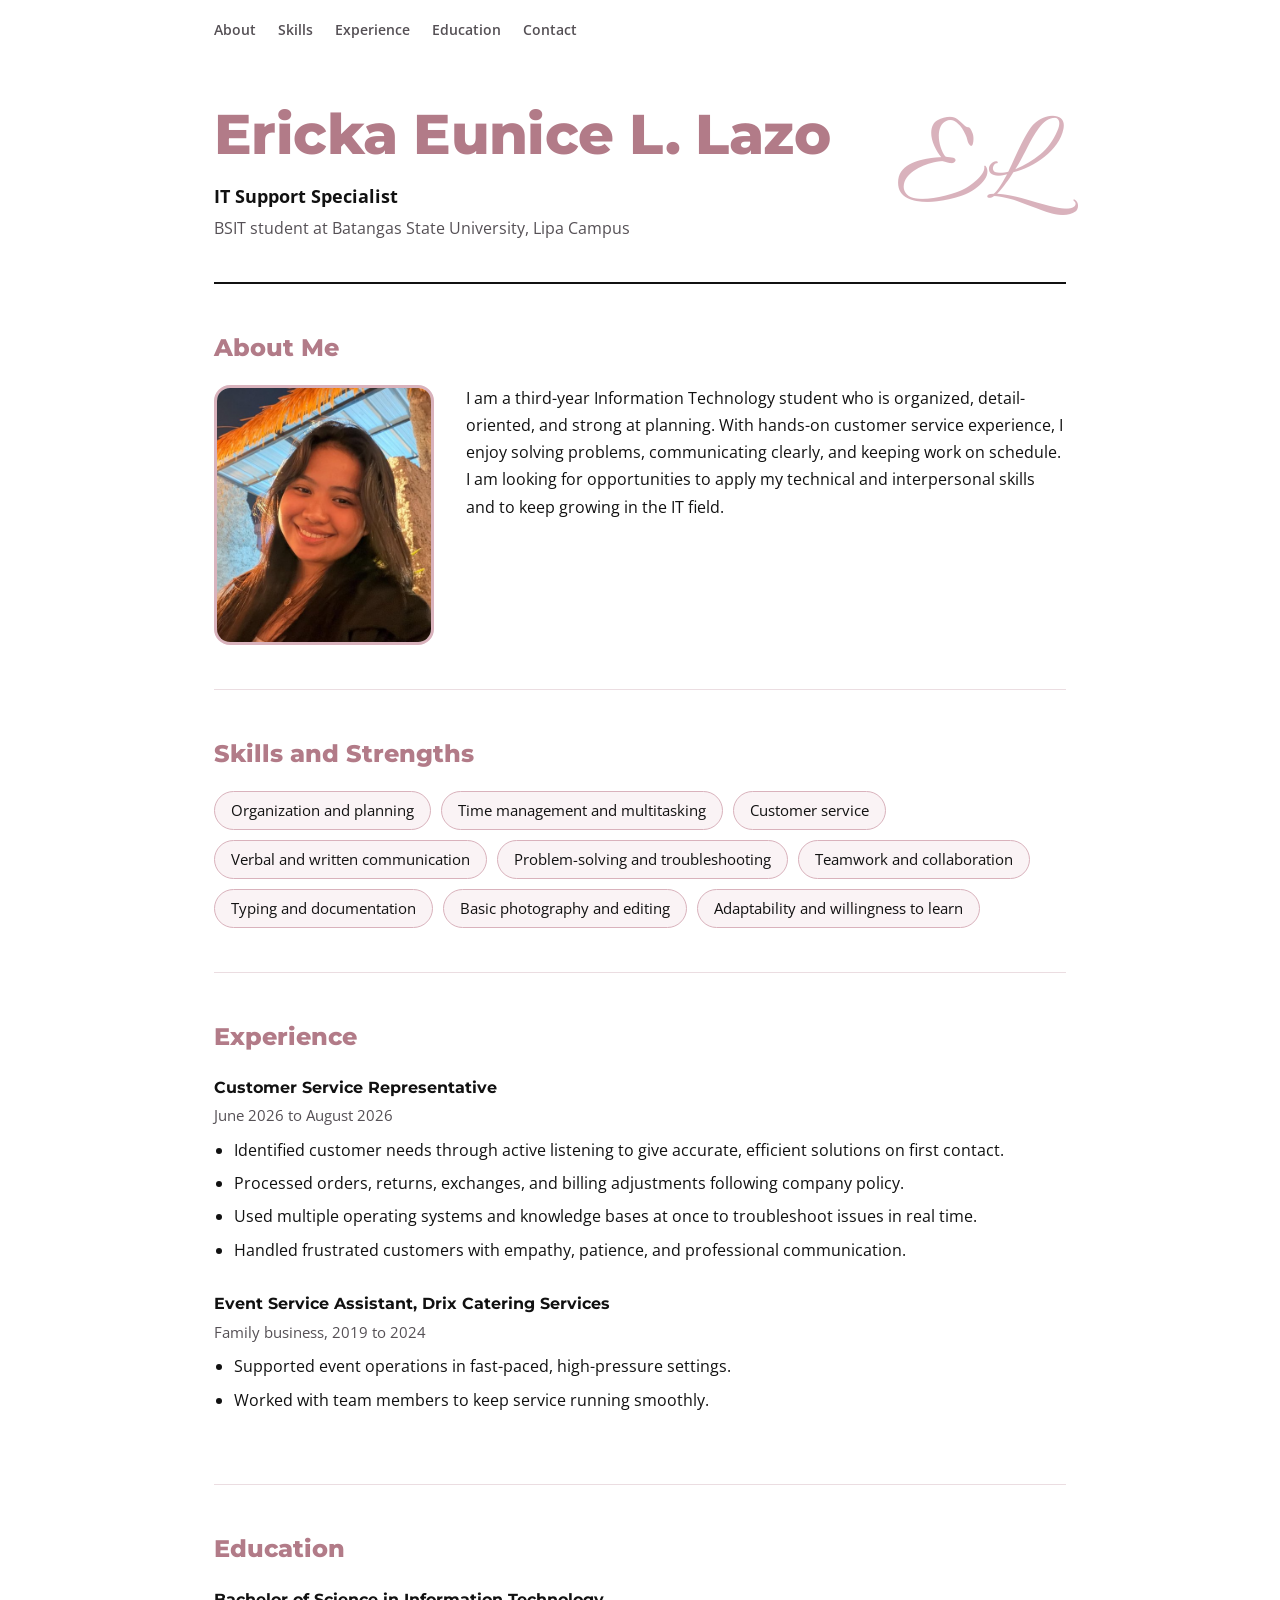
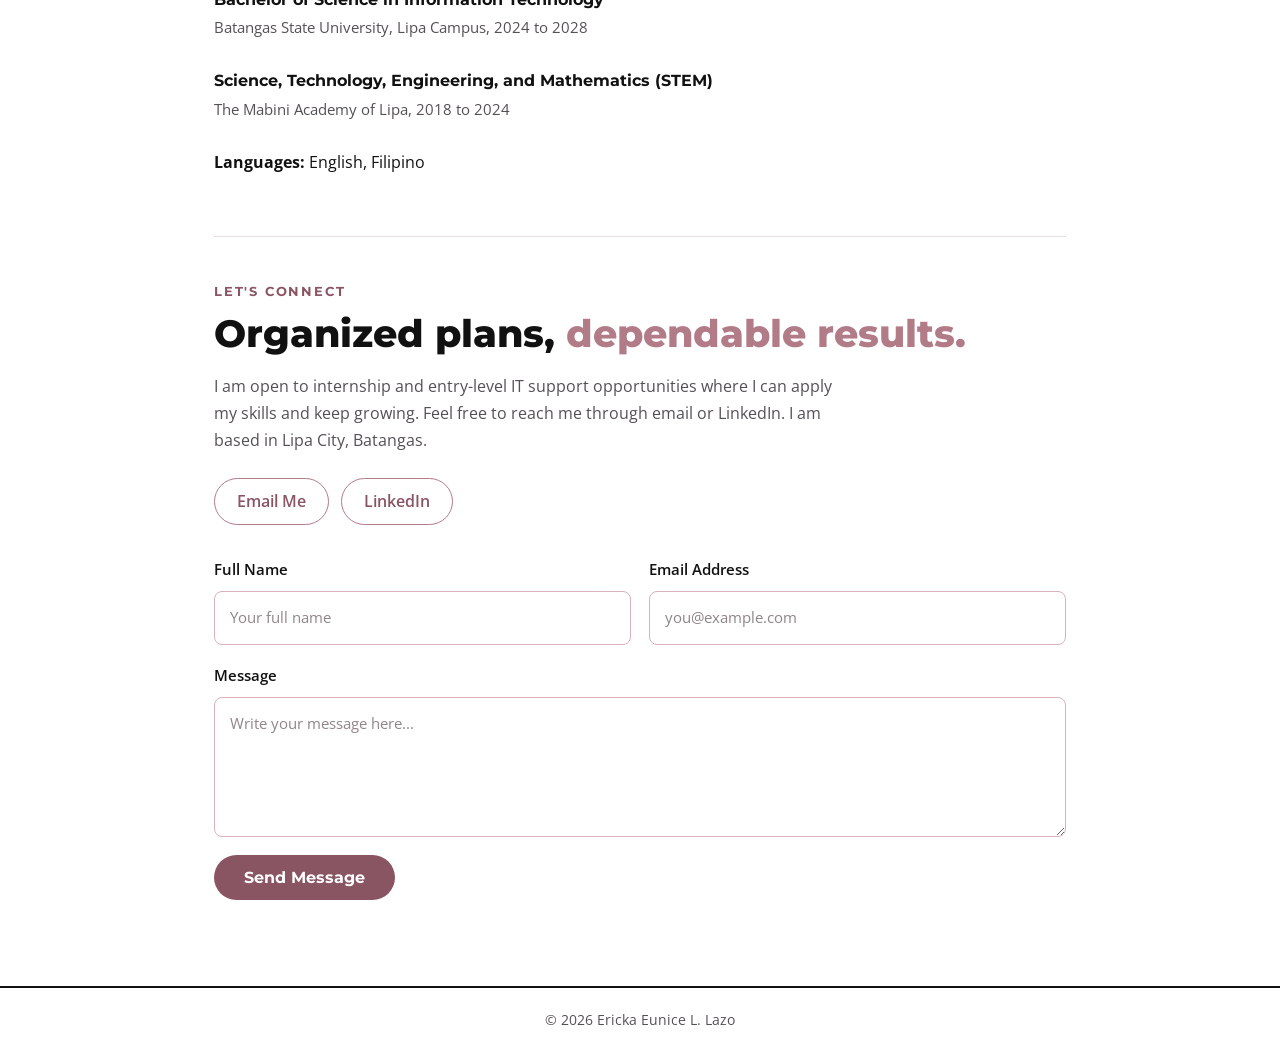
==== index.html @ 45a19973 "Add files via upload" ====
<!DOCTYPE html>
<html lang="en">
<head>
<meta charset="utf-8">
<meta name="viewport" content="width=device-width, initial-scale=1">
<title>Ericka Eunice L. Lazo | IT Support Specialist</title>
<meta name="description" content="Personal home page of Ericka Eunice L. Lazo, BSIT student and IT support specialist.">

<!-- Fonts (from Google Fonts) -->
<link rel="preconnect" href="https://fonts.googleapis.com">
<link rel="preconnect" href="https://fonts.gstatic.com" crossorigin>
<link href="https://fonts.googleapis.com/css2?family=Allura&family=Montserrat:wght@500;700;800&family=Open+Sans:wght@400;600&display=swap" rel="stylesheet">

<!--
  ============================================================
  HOW THIS FILE IS ORGANIZED
  1. STYLES   - colors, fonts, and layout (inside <style>)
  2. PAGE     - the content you see, top to bottom:
                Header -> About -> Skills -> Experience ->
                Education -> Contact -> Footer
  3. SCRIPT   - makes the message form send (at the very bottom)

  QUICK EDITS
  - Change text: find it in the PAGE part and retype it.
  - Change colors: edit the values under "COLORS" below.
  - Change photo: replace photo.jpg (same file name).
  - Message form: replace PASTE_YOUR_ACCESS_KEY_HERE in the Contact section.
  ============================================================
-->

<style>
/* ============ 1. COLORS (matched to the calling card) ============ */
:root{
  --rose:#B27B88;       /* main mauve, like the name on the card */
  --rose-deep:#8A5563;  /* darker rose for buttons and small text */
  --rose-soft:#D9B2BC;  /* light rose for borders */
  --blush:#FAF3F5;      /* very light pink background */
  --ink:#111111;        /* black text and lines */
  --muted:#555055;      /* grey text */
  --line:#EBDDE1;       /* thin divider lines */
}

/* ============ 2. BASIC SETUP ============ */
*{box-sizing:border-box}
html{scroll-behavior:smooth}
body{margin:0;font-family:"Open Sans",Arial,sans-serif;color:var(--ink);background:#fff;line-height:1.7;font-size:1rem}
a{color:var(--rose-deep)}
a:focus-visible,input:focus-visible,textarea:focus-visible,button:focus-visible{outline:3px solid var(--rose);outline-offset:3px}
.wrap{max-width:900px;margin:0 auto;padding:0 24px}  /* keeps content centered */

/* ============ 3. HEADER: menu, name, monogram ============ */
nav{display:flex;gap:22px;flex-wrap:wrap;padding:18px 0;font-size:.9rem}
nav a{text-decoration:none;color:var(--muted);font-weight:600}
nav a:hover{color:var(--rose-deep);text-decoration:underline}

.hero{display:flex;align-items:center;justify-content:space-between;gap:32px;padding:36px 0 32px}
.hero h1{margin:0;font-family:"Montserrat",Arial,sans-serif;font-weight:800;color:var(--rose);font-size:clamp(2rem,6vw,3.5rem);line-height:1.1;letter-spacing:-.01em}
.hero .title{margin:14px 0 0;font-weight:700;font-size:1.15rem}
.hero .sub{margin:4px 0 0;color:var(--muted)}
.rule{border:0;border-top:2px solid var(--ink);margin:0}  /* black line, like the card */

/* EL monogram (script style, like the calling card) */
.mono{flex-shrink:1;font-family:"Allura","Brush Script MT",cursive;color:var(--rose-soft);font-size:clamp(4.5rem,13vw,8rem);line-height:1.2;padding:0 .2em 0 .1em}

/* ============ 4. CONTENT SECTIONS ============ */
section{padding:44px 0;border-bottom:1px solid var(--line);scroll-margin-top:8px}
h2{margin:0 0 16px;font-family:"Montserrat",Arial,sans-serif;font-size:1.5rem;font-weight:800;color:var(--rose)}
h3{margin:0;font-family:"Montserrat",Arial,sans-serif;font-size:1.02rem;font-weight:700}
.role{color:var(--muted);margin:2px 0 8px;font-size:.95rem}   /* dates and school names */
.job{margin-bottom:26px}
ul{margin:8px 0 0;padding-left:20px}
li{margin-bottom:6px}

/* About Me: photo beside the text */
.about{display:flex;align-items:flex-start;gap:32px}
.about p{margin:0}
.about-photo{flex-shrink:0;width:220px;height:260px;object-fit:cover;object-position:center 30%;border-radius:16px;border:3px solid var(--rose-soft);background:var(--blush)}

/* Skills shown as rounded tags */
.skills{list-style:none;padding:0;display:flex;flex-wrap:wrap;gap:10px}
.skills li{margin:0;background:var(--blush);border:1px solid var(--rose-soft);border-radius:999px;padding:6px 16px;font-size:.92rem}

/* ============ 5. CONTACT SECTION AND FORM ============ */
#contact{border-bottom:0}
#contact .eyebrow{margin:0 0 8px;font-family:"Montserrat",Arial,sans-serif;font-size:.8rem;font-weight:700;letter-spacing:.14em;color:var(--rose-deep)}
#contact h2{font-size:clamp(1.7rem,4.5vw,2.4rem);line-height:1.2;color:var(--ink)}
#contact h2 span{color:var(--rose)}
#contact .intro{color:var(--muted);max-width:620px;margin:0 0 24px}

.pills{display:flex;flex-wrap:wrap;gap:12px;margin-bottom:32px}   /* Email Me / LinkedIn buttons */
.pills a{border:1.5px solid var(--rose);color:var(--rose-deep);text-decoration:none;border-radius:999px;padding:9px 22px;font-weight:600}
.pills a:hover{background:var(--blush)}

form{display:grid;gap:18px}
.row{display:grid;grid-template-columns:1fr 1fr;gap:18px}          /* name and email side by side */
label{display:grid;gap:8px;font-weight:600;font-size:.95rem}
input[type=text],input[type=email],textarea{font:inherit;font-weight:400;padding:13px 15px;border:1.5px solid var(--rose-soft);border-radius:8px;background:#fff;color:var(--ink);width:100%}
input::placeholder,textarea::placeholder{color:#8F858A}
textarea{min-height:140px;resize:vertical}
button{font-family:"Montserrat",Arial,sans-serif;font-size:1rem;font-weight:700;background:var(--rose-deep);color:#fff;border:0;border-radius:999px;padding:13px 30px;cursor:pointer;justify-self:start}
button:hover{background:var(--rose)}
button:disabled{opacity:.6;cursor:wait}
#form-status{margin:0;font-weight:600;min-height:1.5em}
.hp{position:absolute;left:-9999px}   /* hidden spam trap, leave as is */

/* ============ 6. FOOTER ============ */
footer{border-top:2px solid var(--ink);color:var(--muted);text-align:center;padding:20px;font-size:.85rem}

/* ============ 7. PHONE SCREENS ============ */
@media (max-width:600px){
  .hero{flex-direction:column-reverse;align-items:flex-start;gap:12px}
  .about{flex-direction:column}
  .about-photo{width:100%;max-width:280px;height:auto;aspect-ratio:1/1}
  .row{grid-template-columns:1fr}
}
@media (prefers-reduced-motion:reduce){html{scroll-behavior:auto}}
</style>
</head>

<body>

<!-- ================= HEADER ================= -->
<header class="wrap">

  <!-- Menu -->
  <nav aria-label="Main">
    <a href="#about">About</a>
    <a href="#skills">Skills</a>
    <a href="#experience">Experience</a>
    <a href="#education">Education</a>
    <a href="#contact">Contact</a>
  </nav>

  <!-- Name, title, and monogram -->
  <div class="hero">
    <div>
      <h1>Ericka Eunice L. Lazo</h1>
      <p class="title">IT Support Specialist</p>
      <p class="sub">BSIT student at Batangas State University, Lipa Campus</p>
    </div>

    <!-- EL monogram, like on the calling card -->
    <div class="mono" aria-hidden="true">EL</div>
  </div>

  <hr class="rule">
</header>

<main class="wrap">

<!-- ================= ABOUT ME ================= -->
<section id="about">
  <h2>About Me</h2>
  <div class="about">
    <!-- Your photo. To change it, replace the file photo.jpg -->
    <img class="about-photo" src="photo.jpg" alt="Ericka Eunice L. Lazo smiling" onerror="this.style.display='none'">
    <p>I am a third-year Information Technology student who is organized, detail-oriented, and strong at planning. With hands-on customer service experience, I enjoy solving problems, communicating clearly, and keeping work on schedule. I am looking for opportunities to apply my technical and interpersonal skills and to keep growing in the IT field.</p>
  </div>
</section>

<!-- ================= SKILLS ================= -->
<section id="skills">
  <h2>Skills and Strengths</h2>
  <ul class="skills">
    <li>Organization and planning</li>
    <li>Time management and multitasking</li>
    <li>Customer service</li>
    <li>Verbal and written communication</li>
    <li>Problem-solving and troubleshooting</li>
    <li>Teamwork and collaboration</li>
    <li>Typing and documentation</li>
    <li>Basic photography and editing</li>
    <li>Adaptability and willingness to learn</li>
  </ul>
</section>

<!-- ================= EXPERIENCE ================= -->
<section id="experience">
  <h2>Experience</h2>

  <!-- Job 1 (copy this block to add another job) -->
  <div class="job">
    <h3>Customer Service Representative</h3>
    <p class="role">June 2026 to August 2026</p>
    <ul>
      <li>Identified customer needs through active listening to give accurate, efficient solutions on first contact.</li>
      <li>Processed orders, returns, exchanges, and billing adjustments following company policy.</li>
      <li>Used multiple operating systems and knowledge bases at once to troubleshoot issues in real time.</li>
      <li>Handled frustrated customers with empathy, patience, and professional communication.</li>
    </ul>
  </div>

  <!-- Job 2 -->
  <div class="job">
    <h3>Event Service Assistant, Drix Catering Services</h3>
    <p class="role">Family business, 2019 to 2024</p>
    <ul>
      <li>Supported event operations in fast-paced, high-pressure settings.</li>
      <li>Worked with team members to keep service running smoothly.</li>
    </ul>
  </div>
</section>

<!-- ================= EDUCATION ================= -->
<section id="education">
  <h2>Education</h2>

  <div class="job">
    <h3>Bachelor of Science in Information Technology</h3>
    <p class="role">Batangas State University, Lipa Campus, 2024 to 2028</p>
  </div>

  <div class="job">
    <h3>Science, Technology, Engineering, and Mathematics (STEM)</h3>
    <p class="role">The Mabini Academy of Lipa, 2018 to 2024</p>
  </div>

  <p><strong>Languages:</strong> English, Filipino</p>
</section>

<!-- ================= CONTACT ================= -->
<section id="contact">
  <p class="eyebrow">LET'S CONNECT</p>
  <h2>Organized plans, <span>dependable results.</span></h2>
  <p class="intro">I am open to internship and entry-level IT support opportunities where I can apply my skills and keep growing. Feel free to reach me through email or LinkedIn. I am based in Lipa City, Batangas.</p>

  <!-- Quick links -->
  <div class="pills">
    <a href="mailto:eunicelorialazo@gmail.com">Email Me</a>
    <a href="https://www.linkedin.com/in/ericka-lazo-a29b0a431" target="_blank" rel="noopener">LinkedIn</a>
  </div>

  <!-- Message form: messages are sent to your Gmail through Web3Forms -->
  <form id="contact-form" action="https://api.web3forms.com/submit" method="POST">

    <!-- Hidden settings. Replace the key below with your own Web3Forms access key. -->
    <input type="hidden" name="access_key" value="PASTE_YOUR_ACCESS_KEY_HERE">
    <input type="hidden" name="subject" value="New message from your home page">
    <input type="hidden" name="from_name" value="Home Page Contact Form">
    <input type="checkbox" name="botcheck" class="hp" tabindex="-1" autocomplete="off" aria-hidden="true">

    <!-- Visible fields -->
    <div class="row">
      <label>Full Name
        <input type="text" name="name" placeholder="Your full name" required autocomplete="name">
      </label>
      <label>Email Address
        <input type="email" name="email" placeholder="you@example.com" required autocomplete="email">
      </label>
    </div>
    <label>Message
      <textarea name="message" placeholder="Write your message here..." required></textarea>
    </label>

    <button type="submit">Send Message</button>
    <p id="form-status" role="status" aria-live="polite"></p>
  </form>
</section>

</main>

<!-- ================= FOOTER ================= -->
<footer>&copy; 2026 Ericka Eunice L. Lazo</footer>

<!-- ================= 3. SCRIPT: sends the form without leaving the page ================= -->
<script>
var form = document.getElementById("contact-form");
var statusEl = document.getElementById("form-status");

form.addEventListener("submit", function (e) {
  e.preventDefault();                       // stay on the page
  var btn = form.querySelector("button");
  btn.disabled = true;
  statusEl.textContent = "Sending...";

  fetch(form.action, {
    method: "POST",
    headers: { "Accept": "application/json" },
    body: new FormData(form)
  })
    .then(function (r) { return r.json(); })
    .then(function (data) {
      if (data.success) {
        statusEl.textContent = "Thank you! Your message was sent.";
        form.reset();
      } else {
        statusEl.textContent = "Message not sent. Please email me directly at eunicelorialazo@gmail.com.";
      }
    })
    .catch(function () {
      statusEl.textContent = "Message not sent. Please email me directly at eunicelorialazo@gmail.com.";
    })
    .finally(function () { btn.disabled = false; });
});
</script>

</body>
</html>
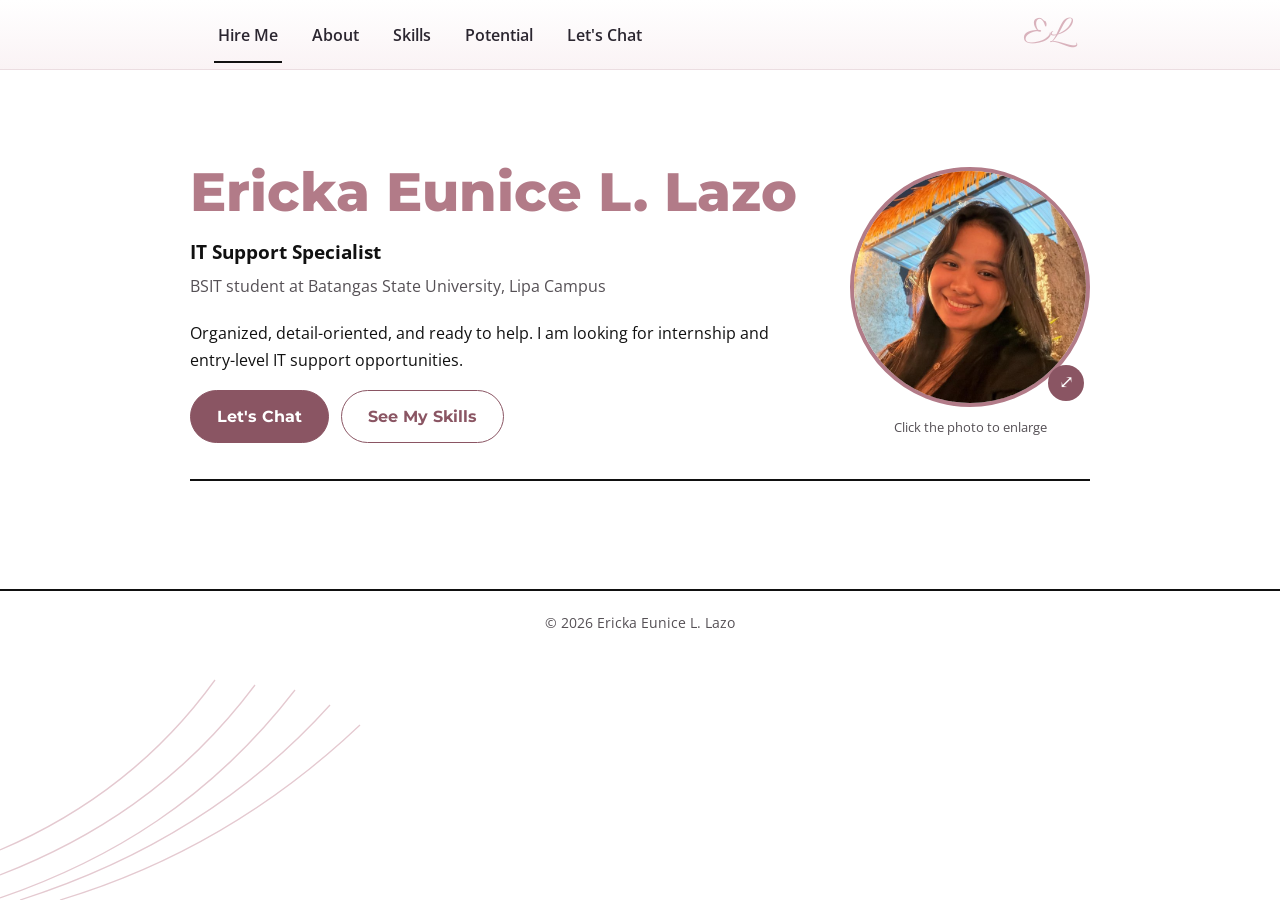
==== commit 1d5e18bc: "Add files via upload" ====
--- a/index.html
+++ b/index.html
@@ -3,296 +3,50 @@
 <head>
 <meta charset="utf-8">
 <meta name="viewport" content="width=device-width, initial-scale=1">
-<title>Ericka Eunice L. Lazo | IT Support Specialist</title>
+<title>Hire Me | Ericka Eunice L. Lazo</title>
 <meta name="description" content="Personal home page of Ericka Eunice L. Lazo, BSIT student and IT support specialist.">
-
-<!-- Fonts (from Google Fonts) -->
 <link rel="preconnect" href="https://fonts.googleapis.com">
 <link rel="preconnect" href="https://fonts.gstatic.com" crossorigin>
 <link href="https://fonts.googleapis.com/css2?family=Allura&family=Montserrat:wght@500;700;800&family=Open+Sans:wght@400;600&display=swap" rel="stylesheet">
+<link rel="stylesheet" href="style.css">
+</head>
+<body>
+<svg class="lines" viewBox="0 0 380 380" aria-hidden="true"><g fill="none" stroke="#D9B2BC" stroke-width="1.3"><path d="M0 330 C70 300 150 250 215 160"/><path d="M0 355 C90 320 180 265 255 165"/><path d="M0 378 C110 340 210 280 295 170"/><path d="M20 380 C130 345 240 285 330 185"/><path d="M60 380 C160 350 265 295 360 205"/></g></svg>
 
-<!--
-  ============================================================
-  HOW THIS FILE IS ORGANIZED
-  1. STYLES   - colors, fonts, and layout (inside <style>)
-  2. PAGE     - the content you see, top to bottom:
-                Header -> About -> Skills -> Experience ->
-                Education -> Contact -> Footer
-  3. SCRIPT   - makes the message form send (at the very bottom)
+<!-- MENU BAR (same on every page) -->
+<div class="topbar"><div class="wrap">
+    <nav aria-label="Main">
+      <a href="index.html" class="active" aria-current="page">Hire Me</a>
+      <a href="about.html">About</a>
+      <a href="skills.html">Skills</a>
+      <a href="potential.html">Potential</a>
+      <a href="chat.html">Let's Chat</a>
+    </nav>
+    <span class="logo" aria-hidden="true">EL</span>
+</div></div>
 
-  QUICK EDITS
-  - Change text: find it in the PAGE part and retype it.
-  - Change colors: edit the values under "COLORS" below.
-  - Change photo: replace photo.jpg (same file name).
-  - Message form: replace PASTE_YOUR_ACCESS_KEY_HERE in the Contact section.
-  ============================================================
--->
-
-<style>
-/* ============ 1. COLORS (matched to the calling card) ============ */
-:root{
-  --rose:#B27B88;       /* main mauve, like the name on the card */
-  --rose-deep:#8A5563;  /* darker rose for buttons and small text */
-  --rose-soft:#D9B2BC;  /* light rose for borders */
-  --blush:#FAF3F5;      /* very light pink background */
-  --ink:#111111;        /* black text and lines */
-  --muted:#555055;      /* grey text */
-  --line:#EBDDE1;       /* thin divider lines */
-}
-
-/* ============ 2. BASIC SETUP ============ */
-*{box-sizing:border-box}
-html{scroll-behavior:smooth}
-body{margin:0;font-family:"Open Sans",Arial,sans-serif;color:var(--ink);background:#fff;line-height:1.7;font-size:1rem}
-a{color:var(--rose-deep)}
-a:focus-visible,input:focus-visible,textarea:focus-visible,button:focus-visible{outline:3px solid var(--rose);outline-offset:3px}
-.wrap{max-width:900px;margin:0 auto;padding:0 24px}  /* keeps content centered */
-
-/* ============ 3. HEADER: menu, name, monogram ============ */
-nav{display:flex;gap:22px;flex-wrap:wrap;padding:18px 0;font-size:.9rem}
-nav a{text-decoration:none;color:var(--muted);font-weight:600}
-nav a:hover{color:var(--rose-deep);text-decoration:underline}
-
-.hero{display:flex;align-items:center;justify-content:space-between;gap:32px;padding:36px 0 32px}
-.hero h1{margin:0;font-family:"Montserrat",Arial,sans-serif;font-weight:800;color:var(--rose);font-size:clamp(2rem,6vw,3.5rem);line-height:1.1;letter-spacing:-.01em}
-.hero .title{margin:14px 0 0;font-weight:700;font-size:1.15rem}
-.hero .sub{margin:4px 0 0;color:var(--muted)}
-.rule{border:0;border-top:2px solid var(--ink);margin:0}  /* black line, like the card */
-
-/* EL monogram (script style, like the calling card) */
-.mono{flex-shrink:1;font-family:"Allura","Brush Script MT",cursive;color:var(--rose-soft);font-size:clamp(4.5rem,13vw,8rem);line-height:1.2;padding:0 .2em 0 .1em}
-
-/* ============ 4. CONTENT SECTIONS ============ */
-section{padding:44px 0;border-bottom:1px solid var(--line);scroll-margin-top:8px}
-h2{margin:0 0 16px;font-family:"Montserrat",Arial,sans-serif;font-size:1.5rem;font-weight:800;color:var(--rose)}
-h3{margin:0;font-family:"Montserrat",Arial,sans-serif;font-size:1.02rem;font-weight:700}
-.role{color:var(--muted);margin:2px 0 8px;font-size:.95rem}   /* dates and school names */
-.job{margin-bottom:26px}
-ul{margin:8px 0 0;padding-left:20px}
-li{margin-bottom:6px}
-
-/* About Me: photo beside the text */
-.about{display:flex;align-items:flex-start;gap:32px}
-.about p{margin:0}
-.about-photo{flex-shrink:0;width:220px;height:260px;object-fit:cover;object-position:center 30%;border-radius:16px;border:3px solid var(--rose-soft);background:var(--blush)}
-
-/* Skills shown as rounded tags */
-.skills{list-style:none;padding:0;display:flex;flex-wrap:wrap;gap:10px}
-.skills li{margin:0;background:var(--blush);border:1px solid var(--rose-soft);border-radius:999px;padding:6px 16px;font-size:.92rem}
-
-/* ============ 5. CONTACT SECTION AND FORM ============ */
-#contact{border-bottom:0}
-#contact .eyebrow{margin:0 0 8px;font-family:"Montserrat",Arial,sans-serif;font-size:.8rem;font-weight:700;letter-spacing:.14em;color:var(--rose-deep)}
-#contact h2{font-size:clamp(1.7rem,4.5vw,2.4rem);line-height:1.2;color:var(--ink)}
-#contact h2 span{color:var(--rose)}
-#contact .intro{color:var(--muted);max-width:620px;margin:0 0 24px}
-
-.pills{display:flex;flex-wrap:wrap;gap:12px;margin-bottom:32px}   /* Email Me / LinkedIn buttons */
-.pills a{border:1.5px solid var(--rose);color:var(--rose-deep);text-decoration:none;border-radius:999px;padding:9px 22px;font-weight:600}
-.pills a:hover{background:var(--blush)}
-
-form{display:grid;gap:18px}
-.row{display:grid;grid-template-columns:1fr 1fr;gap:18px}          /* name and email side by side */
-label{display:grid;gap:8px;font-weight:600;font-size:.95rem}
-input[type=text],input[type=email],textarea{font:inherit;font-weight:400;padding:13px 15px;border:1.5px solid var(--rose-soft);border-radius:8px;background:#fff;color:var(--ink);width:100%}
-input::placeholder,textarea::placeholder{color:#8F858A}
-textarea{min-height:140px;resize:vertical}
-button{font-family:"Montserrat",Arial,sans-serif;font-size:1rem;font-weight:700;background:var(--rose-deep);color:#fff;border:0;border-radius:999px;padding:13px 30px;cursor:pointer;justify-self:start}
-button:hover{background:var(--rose)}
-button:disabled{opacity:.6;cursor:wait}
-#form-status{margin:0;font-weight:600;min-height:1.5em}
-.hp{position:absolute;left:-9999px}   /* hidden spam trap, leave as is */
-
-/* ============ 6. FOOTER ============ */
-footer{border-top:2px solid var(--ink);color:var(--muted);text-align:center;padding:20px;font-size:.85rem}
-
-/* ============ 7. PHONE SCREENS ============ */
-@media (max-width:600px){
-  .hero{flex-direction:column-reverse;align-items:flex-start;gap:12px}
-  .about{flex-direction:column}
-  .about-photo{width:100%;max-width:280px;height:auto;aspect-ratio:1/1}
-  .row{grid-template-columns:1fr}
-}
-@media (prefers-reduced-motion:reduce){html{scroll-behavior:auto}}
-</style>
-</head>
-
-<body>
-
-<!-- ================= HEADER ================= -->
-<header class="wrap">
-
-  <!-- Menu -->
-  <nav aria-label="Main">
-    <a href="#about">About</a>
-    <a href="#skills">Skills</a>
-    <a href="#experience">Experience</a>
-    <a href="#education">Education</a>
-    <a href="#contact">Contact</a>
-  </nav>
-
-  <!-- Name, title, and monogram -->
-  <div class="hero">
-    <div>
-      <h1>Ericka Eunice L. Lazo</h1>
-      <p class="title">IT Support Specialist</p>
-      <p class="sub">BSIT student at Batangas State University, Lipa Campus</p>
+<!-- PAGE CONTENT -->
+<main class="wrap page">
+<section class="hero">
+  <div>
+    <h1>Ericka Eunice L. Lazo</h1>
+    <p class="title">IT Support Specialist</p>
+    <p class="sub">BSIT student at Batangas State University, Lipa Campus</p>
+    <p>Organized, detail-oriented, and ready to help. I am looking for internship and entry-level IT support opportunities.</p>
+    <div class="btns">
+      <a class="btn fill" href="chat.html">Let's Chat</a>
+      <a class="btn line" href="skills.html">See My Skills</a>
     </div>
-
-    <!-- EL monogram, like on the calling card -->
-    <div class="mono" aria-hidden="true">EL</div>
   </div>
-
-  <hr class="rule">
-</header>
-
-<main class="wrap">
-
-<!-- ================= ABOUT ME ================= -->
-<section id="about">
-  <h2>About Me</h2>
-  <div class="about">
-    <!-- Your photo. To change it, replace the file photo.jpg -->
-    <img class="about-photo" src="photo.jpg" alt="Ericka Eunice L. Lazo smiling" onerror="this.style.display='none'">
-    <p>I am a third-year Information Technology student who is organized, detail-oriented, and strong at planning. With hands-on customer service experience, I enjoy solving problems, communicating clearly, and keeping work on schedule. I am looking for opportunities to apply my technical and interpersonal skills and to keep growing in the IT field.</p>
-  </div>
+  <div>
+      <button class="photo-btn" style="--size:240px" aria-label="Click to enlarge photo of Ericka"><img src="photo.jpg" alt="Ericka Eunice L. Lazo smiling"></button>
+      <p class="photo-note">Click the photo to enlarge</p>
+    </div>
 </section>
-
-<!-- ================= SKILLS ================= -->
-<section id="skills">
-  <h2>Skills and Strengths</h2>
-  <ul class="skills">
-    <li>Organization and planning</li>
-    <li>Time management and multitasking</li>
-    <li>Customer service</li>
-    <li>Verbal and written communication</li>
-    <li>Problem-solving and troubleshooting</li>
-    <li>Teamwork and collaboration</li>
-    <li>Typing and documentation</li>
-    <li>Basic photography and editing</li>
-    <li>Adaptability and willingness to learn</li>
-  </ul>
-</section>
-
-<!-- ================= EXPERIENCE ================= -->
-<section id="experience">
-  <h2>Experience</h2>
-
-  <!-- Job 1 (copy this block to add another job) -->
-  <div class="job">
-    <h3>Customer Service Representative</h3>
-    <p class="role">June 2026 to August 2026</p>
-    <ul>
-      <li>Identified customer needs through active listening to give accurate, efficient solutions on first contact.</li>
-      <li>Processed orders, returns, exchanges, and billing adjustments following company policy.</li>
-      <li>Used multiple operating systems and knowledge bases at once to troubleshoot issues in real time.</li>
-      <li>Handled frustrated customers with empathy, patience, and professional communication.</li>
-    </ul>
-  </div>
-
-  <!-- Job 2 -->
-  <div class="job">
-    <h3>Event Service Assistant, Drix Catering Services</h3>
-    <p class="role">Family business, 2019 to 2024</p>
-    <ul>
-      <li>Supported event operations in fast-paced, high-pressure settings.</li>
-      <li>Worked with team members to keep service running smoothly.</li>
-    </ul>
-  </div>
-</section>
-
-<!-- ================= EDUCATION ================= -->
-<section id="education">
-  <h2>Education</h2>
-
-  <div class="job">
-    <h3>Bachelor of Science in Information Technology</h3>
-    <p class="role">Batangas State University, Lipa Campus, 2024 to 2028</p>
-  </div>
-
-  <div class="job">
-    <h3>Science, Technology, Engineering, and Mathematics (STEM)</h3>
-    <p class="role">The Mabini Academy of Lipa, 2018 to 2024</p>
-  </div>
-
-  <p><strong>Languages:</strong> English, Filipino</p>
-</section>
-
-<!-- ================= CONTACT ================= -->
-<section id="contact">
-  <p class="eyebrow">LET'S CONNECT</p>
-  <h2>Organized plans, <span>dependable results.</span></h2>
-  <p class="intro">I am open to internship and entry-level IT support opportunities where I can apply my skills and keep growing. Feel free to reach me through email or LinkedIn. I am based in Lipa City, Batangas.</p>
-
-  <!-- Quick links -->
-  <div class="pills">
-    <a href="mailto:eunicelorialazo@gmail.com">Email Me</a>
-    <a href="https://www.linkedin.com/in/ericka-lazo-a29b0a431" target="_blank" rel="noopener">LinkedIn</a>
-  </div>
-
-  <!-- Message form: messages are sent to your Gmail through Web3Forms -->
-  <form id="contact-form" action="https://api.web3forms.com/submit" method="POST">
-
-    <!-- Hidden settings. Replace the key below with your own Web3Forms access key. -->
-    <input type="hidden" name="access_key" value="PASTE_YOUR_ACCESS_KEY_HERE">
-    <input type="hidden" name="subject" value="New message from your home page">
-    <input type="hidden" name="from_name" value="Home Page Contact Form">
-    <input type="checkbox" name="botcheck" class="hp" tabindex="-1" autocomplete="off" aria-hidden="true">
-
-    <!-- Visible fields -->
-    <div class="row">
-      <label>Full Name
-        <input type="text" name="name" placeholder="Your full name" required autocomplete="name">
-      </label>
-      <label>Email Address
-        <input type="email" name="email" placeholder="you@example.com" required autocomplete="email">
-      </label>
-    </div>
-    <label>Message
-      <textarea name="message" placeholder="Write your message here..." required></textarea>
-    </label>
-
-    <button type="submit">Send Message</button>
-    <p id="form-status" role="status" aria-live="polite"></p>
-  </form>
-</section>
-
+<hr class="rule">
 </main>
 
-<!-- ================= FOOTER ================= -->
 <footer>&copy; 2026 Ericka Eunice L. Lazo</footer>
-
-<!-- ================= 3. SCRIPT: sends the form without leaving the page ================= -->
-<script>
-var form = document.getElementById("contact-form");
-var statusEl = document.getElementById("form-status");
-
-form.addEventListener("submit", function (e) {
-  e.preventDefault();                       // stay on the page
-  var btn = form.querySelector("button");
-  btn.disabled = true;
-  statusEl.textContent = "Sending...";
-
-  fetch(form.action, {
-    method: "POST",
-    headers: { "Accept": "application/json" },
-    body: new FormData(form)
-  })
-    .then(function (r) { return r.json(); })
-    .then(function (data) {
-      if (data.success) {
-        statusEl.textContent = "Thank you! Your message was sent.";
-        form.reset();
-      } else {
-        statusEl.textContent = "Message not sent. Please email me directly at eunicelorialazo@gmail.com.";
-      }
-    })
-    .catch(function () {
-      statusEl.textContent = "Message not sent. Please email me directly at eunicelorialazo@gmail.com.";
-    })
-    .finally(function () { btn.disabled = false; });
-});
-</script>
-
+<script src="script.js"></script>
 </body>
 </html>
--- a/style.css
+++ b/style.css
@@ -0,0 +1,88 @@
+/* =====================================================
+   SHARED STYLES (used by every page)
+   1 Colors  2 Basics  3 Menu bar  4 Line designs
+   5 Photo (clickable)  6 Content  7 Form  8 Phone
+   ===================================================== */
+
+/* 1. COLORS (from the calling card) */
+:root{
+  --rose:#B27B88; --rose-deep:#8A5563; --rose-soft:#D9B2BC;
+  --blush:#FAF3F5; --ink:#111; --muted:#555055; --line:#EBDDE1;
+}
+
+/* 2. BASICS */
+*{box-sizing:border-box}
+html{scroll-behavior:smooth}
+body{margin:0;font-family:"Open Sans",Arial,sans-serif;color:var(--ink);background:#fff;line-height:1.7;overflow-x:hidden}
+a{color:var(--rose-deep)}
+a:focus-visible,button:focus-visible,input:focus-visible,textarea:focus-visible{outline:3px solid var(--rose);outline-offset:3px}
+.wrap{max-width:900px;margin:0 auto;padding:0 24px;position:relative;z-index:1}
+h1,h2,h3{font-family:"Montserrat",Arial,sans-serif;margin:0}
+h1{color:var(--rose);font-weight:800;font-size:clamp(2rem,6vw,3.4rem);line-height:1.1}
+h2{color:var(--rose);font-weight:800;font-size:1.4rem;margin-bottom:12px}
+h3{font-size:1.02rem;font-weight:700}
+.rule{border:0;border-top:2px solid var(--ink);margin:28px 0}   /* black line like the card */
+
+/* 3. MENU BAR (active page gets the underline) */
+.topbar{background:linear-gradient(180deg,#fff,var(--blush));border-bottom:1px solid var(--line)}
+.topbar .wrap{display:flex;align-items:center;gap:8px}
+nav{display:flex;flex-wrap:wrap;gap:6px 26px;padding:6px 0}
+nav a{text-decoration:none;color:#2B2630;font-weight:600;padding:16px 4px 12px;border-bottom:2px solid transparent;transition:border-color .25s,color .25s}
+nav a:hover{color:var(--rose-deep);border-bottom-color:var(--rose-soft)}
+nav a.active{border-bottom-color:var(--ink)}
+.logo{margin-left:auto;font-family:"Allura",cursive;font-size:2.4rem;color:var(--rose-soft);line-height:1}
+
+/* 4. LINE DESIGNS (curved lines like the card's corner) */
+.lines{position:fixed;left:0;bottom:0;width:min(380px,60vw);opacity:.7;pointer-events:none;z-index:0}
+
+/* 5. PHOTO: looks clickable, widens on hover, opens big on click */
+.photo-btn{position:relative;display:block;border:0;padding:0;background:none;border-radius:50%;cursor:zoom-in;flex-shrink:0;transition:transform .3s,box-shadow .3s}
+.photo-btn img{display:block;width:var(--size,220px);height:var(--size,220px);border-radius:50%;object-fit:cover;object-position:center top;border:4px solid var(--rose)}
+.photo-btn::after{content:"\2922";position:absolute;right:6px;bottom:6px;width:36px;height:36px;border-radius:50%;background:var(--rose-deep);color:#fff;display:grid;place-items:center;font-size:1.1rem}
+.photo-btn:hover,.photo-btn:focus-visible{transform:scale(1.07);box-shadow:0 0 0 7px var(--rose-soft),0 14px 34px rgba(178,123,136,.4)}
+.photo-note{text-align:center;color:var(--muted);font-size:.8rem;margin:10px 0 0}
+.lightbox{position:fixed;inset:0;background:rgba(17,17,17,.82);display:grid;place-items:center;z-index:50;cursor:zoom-out;animation:fade .25s}
+.lightbox img{width:min(580px,88vw);aspect-ratio:1;object-fit:cover;border-radius:24px;border:5px solid #fff;animation:grow .35s ease-out}
+@keyframes fade{from{opacity:0}to{opacity:1}}
+@keyframes grow{from{transform:scale(.5);opacity:0}to{transform:scale(1);opacity:1}}
+
+/* 6. CONTENT */
+.hero{display:flex;align-items:center;justify-content:space-between;gap:36px;padding:48px 0 8px}
+.hero .title{margin:14px 0 0;font-weight:700;font-size:1.2rem}
+.hero .sub{margin:4px 0 20px;color:var(--muted)}
+.btns{display:flex;flex-wrap:wrap;gap:12px;margin-top:8px}
+.btn{display:inline-block;text-decoration:none;font-family:"Montserrat",Arial,sans-serif;font-weight:700;border-radius:999px;padding:12px 26px;border:1.5px solid var(--rose-deep);transition:background .25s}
+.btn.fill{background:var(--rose-deep);color:#fff}
+.btn.fill:hover{background:var(--rose)}
+.btn.line{color:var(--rose-deep)}
+.btn.line:hover{background:var(--blush)}
+.page{padding:44px 0 80px}
+.split{display:flex;gap:36px;align-items:flex-start}
+.role{color:var(--muted);margin:2px 0 8px;font-size:.95rem}
+.job{margin-bottom:26px}
+ul{margin:8px 0 0;padding-left:20px} li{margin-bottom:6px}
+.tags{list-style:none;padding:0;display:flex;flex-wrap:wrap;gap:10px}
+.tags li{margin:0;background:var(--blush);border:1px solid var(--rose-soft);border-radius:999px;padding:7px 18px}
+footer{border-top:2px solid var(--ink);color:var(--muted);text-align:center;padding:20px;font-size:.85rem;background:#fff;position:relative;z-index:1}
+
+/* 7. MESSAGE FORM */
+form{display:grid;gap:18px;margin-top:28px}
+.row{display:grid;grid-template-columns:1fr 1fr;gap:18px}
+label{display:grid;gap:8px;font-weight:600;font-size:.95rem}
+input[type=text],input[type=email],textarea{font:inherit;font-weight:400;padding:13px 15px;border:1.5px solid var(--rose-soft);border-radius:8px;width:100%;color:var(--ink);background:#fff}
+textarea{min-height:140px;resize:vertical}
+button.send{font-family:"Montserrat",Arial,sans-serif;font-size:1rem;font-weight:700;background:var(--rose-deep);color:#fff;border:0;border-radius:999px;padding:13px 30px;cursor:pointer;justify-self:start}
+button.send:hover{background:var(--rose)}
+button.send:disabled{opacity:.6}
+#form-status{margin:0;font-weight:600;min-height:1.5em}
+.hp{position:absolute;left:-9999px}
+
+/* 8. PHONE SCREENS */
+@media (max-width:640px){
+  .hero,.split{flex-direction:column-reverse;align-items:flex-start;gap:20px}
+  .split{flex-direction:column}
+  .row{grid-template-columns:1fr}
+  .logo{display:none}
+  nav{gap:2px 16px}
+}
+@media (prefers-reduced-motion:reduce){*{animation:none!important;transition:none!important}}
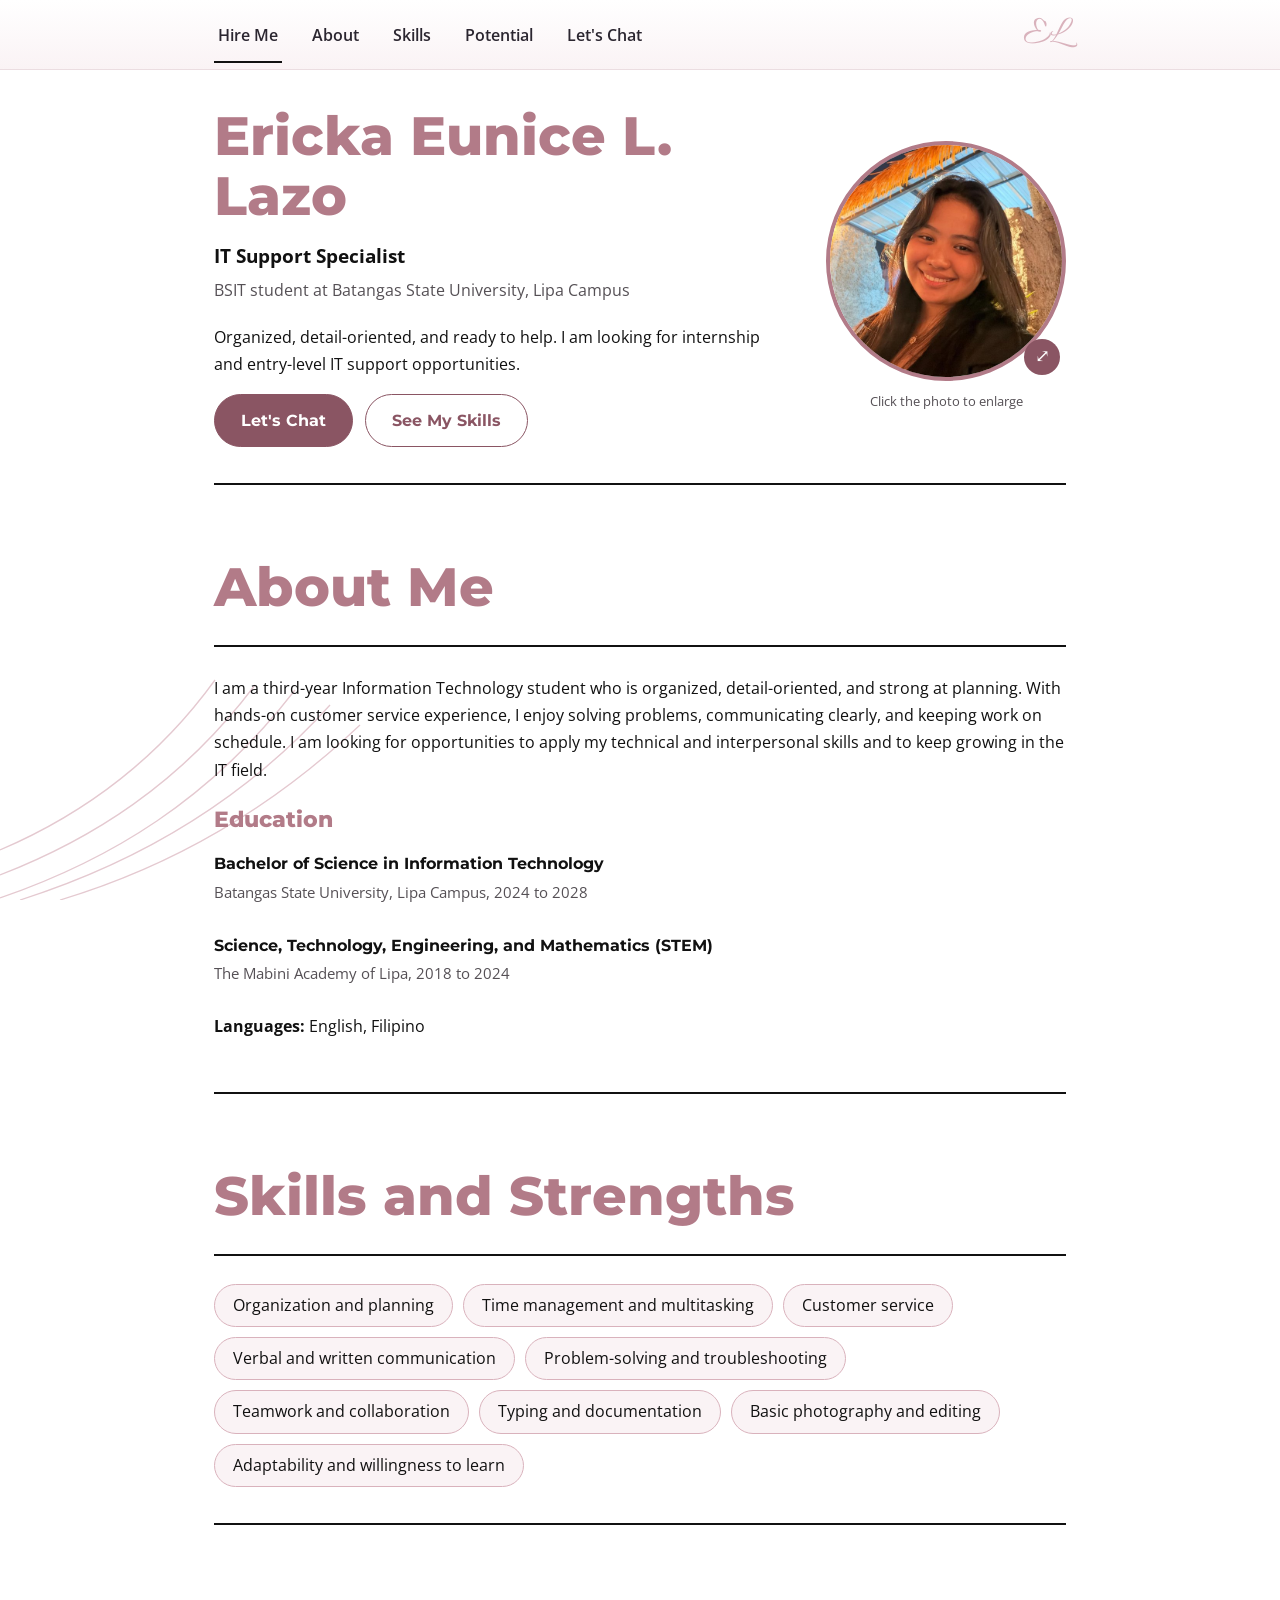
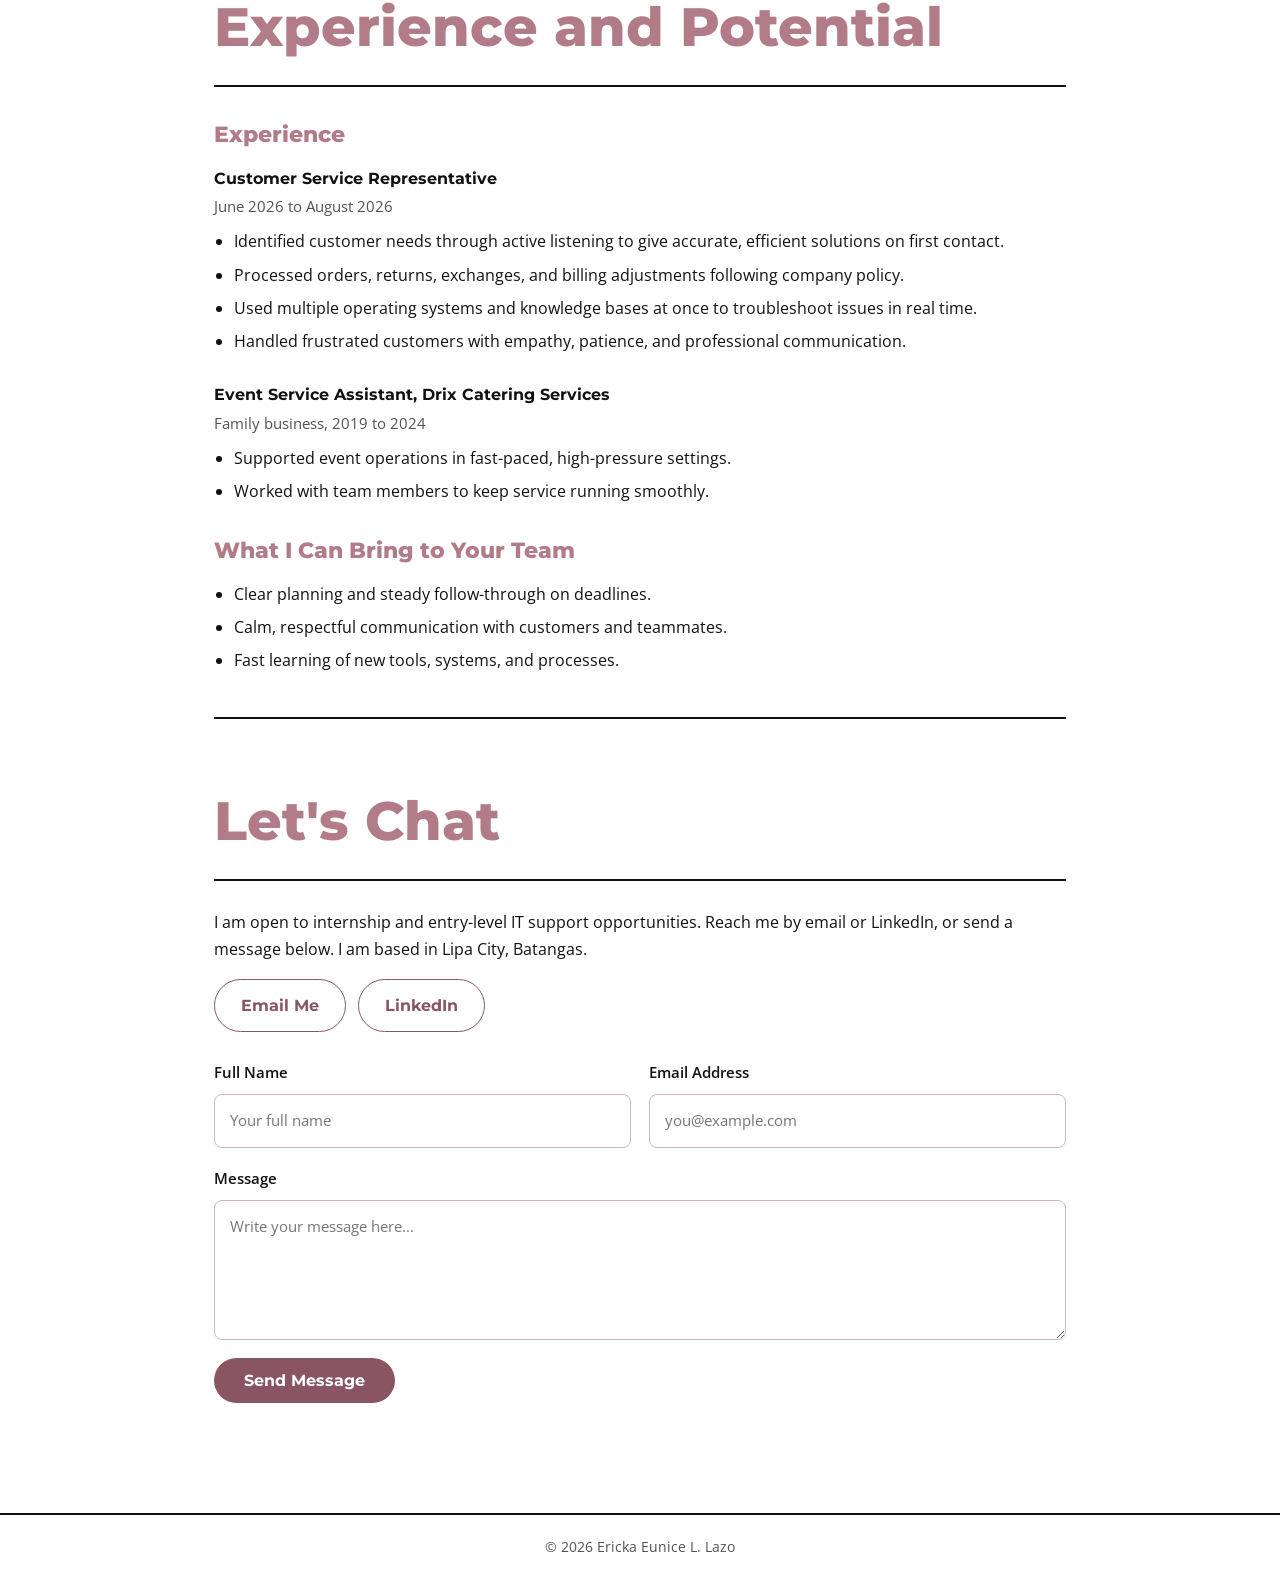
==== commit 23511973: "Add files via upload" ====
--- a/index.html
+++ b/index.html
@@ -3,47 +3,148 @@
 <head>
 <meta charset="utf-8">
 <meta name="viewport" content="width=device-width, initial-scale=1">
-<title>Hire Me | Ericka Eunice L. Lazo</title>
+<title>Ericka Eunice L. Lazo | IT Support Specialist</title>
 <meta name="description" content="Personal home page of Ericka Eunice L. Lazo, BSIT student and IT support specialist.">
 <link rel="preconnect" href="https://fonts.googleapis.com">
 <link rel="preconnect" href="https://fonts.gstatic.com" crossorigin>
 <link href="https://fonts.googleapis.com/css2?family=Allura&family=Montserrat:wght@500;700;800&family=Open+Sans:wght@400;600&display=swap" rel="stylesheet">
 <link rel="stylesheet" href="style.css">
+<!--
+  HOW THIS SITE IS ORGANIZED (one page)
+  index.html  = the content, top to bottom: Hire Me, About, Skills, Potential, Let's Chat
+  style.css   = colors and design
+  script.js   = photo pop-up, menu highlight, message form
+  photo.jpg   = your photo
+-->
 </head>
 <body>
+
+<!-- Curved line design (bottom-left corner, like the calling card) -->
 <svg class="lines" viewBox="0 0 380 380" aria-hidden="true"><g fill="none" stroke="#D9B2BC" stroke-width="1.3"><path d="M0 330 C70 300 150 250 215 160"/><path d="M0 355 C90 320 180 265 255 165"/><path d="M0 378 C110 340 210 280 295 170"/><path d="M20 380 C130 345 240 285 330 185"/><path d="M60 380 C160 350 265 295 360 205"/></g></svg>
 
-<!-- MENU BAR (same on every page) -->
+<!-- MENU BAR: each link scrolls to a section below -->
 <div class="topbar"><div class="wrap">
-    <nav aria-label="Main">
-      <a href="index.html" class="active" aria-current="page">Hire Me</a>
-      <a href="about.html">About</a>
-      <a href="skills.html">Skills</a>
-      <a href="potential.html">Potential</a>
-      <a href="chat.html">Let's Chat</a>
-    </nav>
-    <span class="logo" aria-hidden="true">EL</span>
+  <nav aria-label="Main">
+    <a href="#hire" class="active" aria-current="true">Hire Me</a>
+    <a href="#about">About</a>
+    <a href="#skills">Skills</a>
+    <a href="#potential">Potential</a>
+    <a href="#chat">Let's Chat</a>
+  </nav>
+  <span class="logo" aria-hidden="true">EL</span>
 </div></div>
 
-<!-- PAGE CONTENT -->
 <main class="wrap page">
-<section class="hero">
+
+<!-- ================= HIRE ME ================= -->
+<section id="hire" class="hero">
   <div>
     <h1>Ericka Eunice L. Lazo</h1>
     <p class="title">IT Support Specialist</p>
     <p class="sub">BSIT student at Batangas State University, Lipa Campus</p>
     <p>Organized, detail-oriented, and ready to help. I am looking for internship and entry-level IT support opportunities.</p>
     <div class="btns">
-      <a class="btn fill" href="chat.html">Let's Chat</a>
-      <a class="btn line" href="skills.html">See My Skills</a>
+      <a class="btn fill" href="#chat">Let's Chat</a>
+      <a class="btn line" href="#skills">See My Skills</a>
     </div>
   </div>
+  <!-- Click the photo to enlarge it. To change it, replace photo.jpg -->
   <div>
-      <button class="photo-btn" style="--size:240px" aria-label="Click to enlarge photo of Ericka"><img src="photo.jpg" alt="Ericka Eunice L. Lazo smiling"></button>
-      <p class="photo-note">Click the photo to enlarge</p>
-    </div>
+    <button class="photo-btn" style="--size:240px" aria-label="Click to enlarge photo of Ericka"><img src="photo.jpg" alt="Ericka Eunice L. Lazo smiling"></button>
+    <p class="photo-note">Click the photo to enlarge</p>
+  </div>
 </section>
 <hr class="rule">
+
+<!-- ================= ABOUT ================= -->
+<section id="about">
+  <h1>About Me</h1>
+  <hr class="rule">
+  <p>I am a third-year Information Technology student who is organized, detail-oriented, and strong at planning. With hands-on customer service experience, I enjoy solving problems, communicating clearly, and keeping work on schedule. I am looking for opportunities to apply my technical and interpersonal skills and to keep growing in the IT field.</p>
+  <h2>Education</h2>
+  <div class="job"><h3>Bachelor of Science in Information Technology</h3><p class="role">Batangas State University, Lipa Campus, 2024 to 2028</p></div>
+  <div class="job"><h3>Science, Technology, Engineering, and Mathematics (STEM)</h3><p class="role">The Mabini Academy of Lipa, 2018 to 2024</p></div>
+  <p><strong>Languages:</strong> English, Filipino</p>
+</section>
+<hr class="rule">
+
+<!-- ================= SKILLS ================= -->
+<section id="skills">
+  <h1>Skills and Strengths</h1>
+  <hr class="rule">
+  <ul class="tags">
+    <li>Organization and planning</li>
+    <li>Time management and multitasking</li>
+    <li>Customer service</li>
+    <li>Verbal and written communication</li>
+    <li>Problem-solving and troubleshooting</li>
+    <li>Teamwork and collaboration</li>
+    <li>Typing and documentation</li>
+    <li>Basic photography and editing</li>
+    <li>Adaptability and willingness to learn</li>
+  </ul>
+</section>
+<hr class="rule">
+
+<!-- ================= POTENTIAL ================= -->
+<section id="potential">
+  <h1>Experience and Potential</h1>
+  <hr class="rule">
+  <h2>Experience</h2>
+  <!-- To add a job, copy one "job" block and change the text -->
+  <div class="job">
+    <h3>Customer Service Representative</h3>
+    <p class="role">June 2026 to August 2026</p>
+    <ul>
+      <li>Identified customer needs through active listening to give accurate, efficient solutions on first contact.</li>
+      <li>Processed orders, returns, exchanges, and billing adjustments following company policy.</li>
+      <li>Used multiple operating systems and knowledge bases at once to troubleshoot issues in real time.</li>
+      <li>Handled frustrated customers with empathy, patience, and professional communication.</li>
+    </ul>
+  </div>
+  <div class="job">
+    <h3>Event Service Assistant, Drix Catering Services</h3>
+    <p class="role">Family business, 2019 to 2024</p>
+    <ul>
+      <li>Supported event operations in fast-paced, high-pressure settings.</li>
+      <li>Worked with team members to keep service running smoothly.</li>
+    </ul>
+  </div>
+  <h2>What I Can Bring to Your Team</h2>
+  <ul>
+    <li>Clear planning and steady follow-through on deadlines.</li>
+    <li>Calm, respectful communication with customers and teammates.</li>
+    <li>Fast learning of new tools, systems, and processes.</li>
+  </ul>
+</section>
+<hr class="rule">
+
+<!-- ================= LET'S CHAT ================= -->
+<section id="chat">
+  <h1>Let's Chat</h1>
+  <hr class="rule">
+  <p>I am open to internship and entry-level IT support opportunities. Reach me by email or LinkedIn, or send a message below. I am based in Lipa City, Batangas.</p>
+  <div class="btns">
+    <a class="btn line" href="mailto:eunicelorialazo@gmail.com">Email Me</a>
+    <a class="btn line" href="https://www.linkedin.com/in/ericka-lazo-a29b0a431" target="_blank" rel="noopener">LinkedIn</a>
+  </div>
+
+  <!-- Message form: sent to your Gmail through Web3Forms (access key below) -->
+  <form id="contact-form" action="https://api.web3forms.com/submit" method="POST">
+    <input type="hidden" name="access_key" value="6b0bc3db-6609-4f3e-bba7-0007fd75b7af">
+    <input type="hidden" name="subject" value="New message from your home page">
+    <input type="hidden" name="from_name" value="Home Page Contact Form">
+    <input type="checkbox" name="botcheck" class="hp" tabindex="-1" autocomplete="off" aria-hidden="true">
+    <div class="row">
+      <label>Full Name <input type="text" name="name" placeholder="Your full name" required autocomplete="name"></label>
+      <label>Email Address <input type="email" name="email" placeholder="you@example.com" required autocomplete="email"></label>
+    </div>
+    <label>Message <textarea name="message" placeholder="Write your message here..." required></textarea></label>
+    <button class="send" type="submit">Send Message</button>
+    <p id="form-status" role="status" aria-live="polite"></p>
+  </form>
+</section>
+
 </main>
 
 <footer>&copy; 2026 Ericka Eunice L. Lazo</footer>
--- a/style.css
+++ b/style.css
@@ -24,7 +24,7 @@
 .rule{border:0;border-top:2px solid var(--ink);margin:28px 0}   /* black line like the card */
 
 /* 3. MENU BAR (active page gets the underline) */
-.topbar{background:linear-gradient(180deg,#fff,var(--blush));border-bottom:1px solid var(--line)}
+.topbar{background:linear-gradient(180deg,#fff,var(--blush));border-bottom:1px solid var(--line);position:sticky;top:0;z-index:10}
 .topbar .wrap{display:flex;align-items:center;gap:8px}
 nav{display:flex;flex-wrap:wrap;gap:6px 26px;padding:6px 0}
 nav a{text-decoration:none;color:#2B2630;font-weight:600;padding:16px 4px 12px;border-bottom:2px solid transparent;transition:border-color .25s,color .25s}
@@ -47,7 +47,7 @@
 @keyframes grow{from{transform:scale(.5);opacity:0}to{transform:scale(1);opacity:1}}
 
 /* 6. CONTENT */
-.hero{display:flex;align-items:center;justify-content:space-between;gap:36px;padding:48px 0 8px}
+.hero{display:flex;align-items:center;justify-content:space-between;gap:36px;padding-top:36px}
 .hero .title{margin:14px 0 0;font-weight:700;font-size:1.2rem}
 .hero .sub{margin:4px 0 20px;color:var(--muted)}
 .btns{display:flex;flex-wrap:wrap;gap:12px;margin-top:8px}
@@ -56,7 +56,10 @@
 .btn.fill:hover{background:var(--rose)}
 .btn.line{color:var(--rose-deep)}
 .btn.line:hover{background:var(--blush)}
-.page{padding:44px 0 80px}
+/* each section of the one page */
+section{padding:44px 0 8px;scroll-margin-top:70px}
+section h1{margin-bottom:4px}
+main.page{padding-bottom:60px}
 .split{display:flex;gap:36px;align-items:flex-start}
 .role{color:var(--muted);margin:2px 0 8px;font-size:.95rem}
 .job{margin-bottom:26px}
